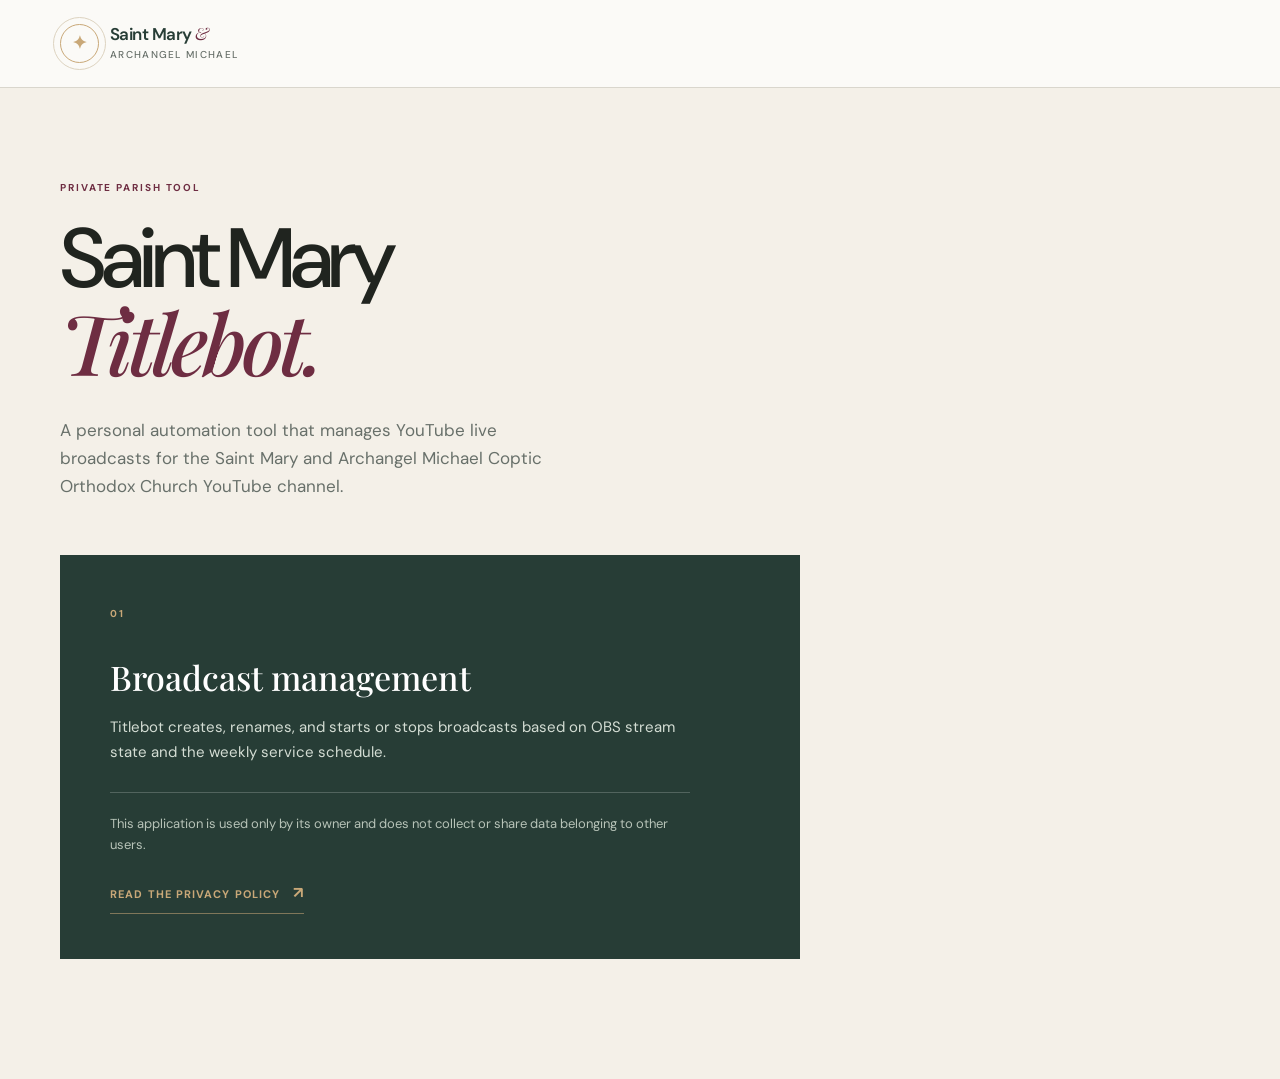
==== titlebotHomePage.html @ e38ce40e "Added youtube title updater homepage and privacy page" ====
<!DOCTYPE html>
<html lang="en">
<head>
  <meta charset="UTF-8">
  <meta name="viewport" content="width=device-width, initial-scale=1.0">
  <meta name="description" content="Saint Mary Titlebot, a private YouTube broadcast management tool.">
  <title>Saint Mary Titlebot</title>
  <link rel="preconnect" href="https://fonts.googleapis.com">
  <link rel="preconnect" href="https://fonts.gstatic.com" crossorigin>
  <link href="https://fonts.googleapis.com/css2?family=DM+Sans:wght@400;500;600;700&family=Playfair+Display:ital,wght@0,500;0,600;1,500&display=swap" rel="stylesheet">
  <link rel="stylesheet" href="../../style.css">
</head>
<body class="standalone-page">
  <header class="standalone-header">
    <div class="container">
      <div class="brand" aria-label="Saint Mary and Archangel Michael">
        <span class="brand-mark" aria-hidden="true"><span>✦</span></span>
        <span class="brand-name">Saint Mary <i>&amp;</i><br><small>Archangel Michael</small></span>
      </div>
    </div>
  </header>
  <main class="tool-page">
    <div class="container">
      <section class="tool-intro">
        <p class="eyebrow">Private parish tool</p>
        <h1>Saint Mary<br><em>Titlebot.</em></h1>
        <p>A personal automation tool that manages YouTube live broadcasts for the Saint Mary and Archangel Michael Coptic Orthodox Church YouTube channel.</p>
      </section>
      <section class="tool-card">
        <span class="tool-card-number">01</span>
        <h2>Broadcast management</h2>
        <p>Titlebot creates, renames, and starts or stops broadcasts based on OBS stream state and the weekly service schedule.</p>
        <p class="tool-note">This application is used only by its owner and does not collect or share data belonging to other users.</p>
        <a class="text-link standalone-link" href="titlebotPrivacy.html">Read the privacy policy <span aria-hidden="true">↗</span></a>
      </section>
    </div>
  </main>
</body>
</html>
---- style.css ----
:root{--ink:#20241f;--muted:#68706a;--cream:#f4f0e8;--paper:#fbfaf7;--green:#273d36;--green-light:#35554a;--plum:#6e2d42;--gold:#c9a878;--line:#d9d6cd;--serif:"Playfair Display",Georgia,serif;--sans:"DM Sans",Arial,sans-serif}*{box-sizing:border-box}html{scroll-behavior:smooth}body{margin:0;background:var(--paper);color:var(--ink);font-family:var(--sans);font-size:15px;line-height:1.65}a{color:inherit;text-decoration:none}.container{width:min(1160px,calc(100% - 64px));margin:0 auto}.sr-only{position:absolute;width:1px;height:1px;padding:0;margin:-1px;overflow:hidden;clip:rect(0,0,0,0);white-space:nowrap;border:0}.announcement{background:var(--plum);color:#f9eee7;display:flex;justify-content:center;gap:34px;align-items:center;min-height:36px;font-size:11px;letter-spacing:.08em;text-transform:uppercase}.announcement p{margin:0}.announcement strong{color:#fff}.announcement a{color:var(--gold);font-weight:600}.nav{height:86px;display:flex;align-items:center;justify-content:space-between}.site-header{background:var(--paper);position:relative;z-index:5}.brand{display:flex;align-items:center;gap:11px;color:var(--green);font-weight:600;line-height:1.05}.brand-mark{height:39px;width:39px;border:1px solid var(--gold);border-radius:50%;display:grid;place-items:center;color:var(--gold);font-size:18px;position:relative}.brand-mark:after{content:"";height:51px;width:51px;position:absolute;border:1px solid #ddd3c0;border-radius:50%}.brand-name{font-size:17px;letter-spacing:-.03em}.brand-name i{font-family:var(--serif);font-weight:400;color:var(--plum)}.brand-name small{font-size:10px;font-weight:500;letter-spacing:.13em;text-transform:uppercase;color:var(--muted)}.nav-links{display:flex;gap:29px;align-items:center;font-size:12px;font-weight:600;letter-spacing:.02em;color:#5b625b}.nav-links a{transition:color .2s}.nav-links a:hover,.nav-links a.active{color:var(--plum)}.nav-cta{background:var(--green);color:white!important;padding:12px 17px;border-radius:2px}.nav-cta span{color:var(--gold);padding-left:5px}.menu-toggle{display:none;border:0;background:none;padding:10px}.hero{min-height:650px;position:relative;color:#fff;display:flex;align-items:center;overflow:hidden}.hero-image,.hero-overlay{position:absolute;inset:0}.hero-image{background-image:url("https://images.unsplash.com/photo-1507692049790-de58290a4334?auto=format&fit=crop&w=2000&q=85");background-position:center 55%;background-size:cover;transform:scale(1.02)}.hero-overlay{background:linear-gradient(90deg,rgba(22,34,28,.8) 0%,rgba(27,38,32,.49) 46%,rgba(23,26,22,.15) 100%)}.hero-content{position:relative;padding:88px 0 96px}.eyebrow{color:var(--plum);font-size:10px;font-weight:700;letter-spacing:.19em;text-transform:uppercase;margin:0 0 21px}.eyebrow.light{color:#dac6a4}.hero h1{font-size:clamp(52px,7vw,92px);font-weight:500;letter-spacing:-.055em;line-height:.99;margin:0;max-width:700px}.hero h1 em,.visit h2 em{font-family:var(--serif);font-weight:500}.hero-copy{color:#f1f2ed;max-width:420px;margin:27px 0 30px;font-size:16px;line-height:1.7}.hero-actions{display:flex;align-items:center;gap:13px}.button{display:inline-flex;align-items:center;gap:20px;padding:14px 20px;font-size:11px;font-weight:700;letter-spacing:.08em;text-transform:uppercase;transition:all .2s}.button span{font-size:18px;color:var(--gold);line-height:0}.button-primary{background:var(--gold);color:#252a25}.button-primary:hover{background:#dfc18f}.button-ghost{border:1px solid rgba(255,255,255,.5);color:#fff}.button-ghost:hover{background:#fff;color:var(--green)}.hero-scroll{position:absolute;right:32px;bottom:28px;font-size:9px;letter-spacing:.16em;text-transform:uppercase;color:#d5d9d2;writing-mode:vertical-rl;display:flex;align-items:center;gap:10px}.hero-scroll span{height:35px;border-left:1px solid var(--gold)}.section{padding:112px 0}.welcome{background:var(--paper)}.welcome-grid{display:grid;grid-template-columns:1fr 1fr;gap:100px}.welcome h2,.section-heading h2,.feature h2{font-size:clamp(40px,5vw,63px);font-weight:500;letter-spacing:-.055em;line-height:1.03;margin:0}.welcome h2 em,.section-heading h2 em,.feature h2 em{font-family:var(--serif);font-weight:500;color:var(--plum)}.welcome-copy{padding-top:7px;max-width:440px;color:var(--muted);font-size:16px}.text-link{display:inline-flex;gap:13px;align-items:center;color:var(--plum);font-size:11px;text-transform:uppercase;font-weight:700;letter-spacing:.1em;border-bottom:1px solid #cdb9b3;padding-bottom:6px;margin-top:22px}.text-link span{font-size:16px;color:var(--gold)}.scripture{text-align:center;border-top:1px solid var(--line);margin-top:85px;padding-top:70px}.cross-line{font-size:18px;color:var(--gold)}blockquote{font-family:var(--serif);color:var(--green);font-size:clamp(27px,3vw,39px);margin:12px 0 7px;font-style:italic}cite{font-size:10px;letter-spacing:.16em;text-transform:uppercase;font-style:normal;color:var(--muted)}.section-tinted{background:var(--cream)}.section-heading{display:flex;justify-content:space-between;align-items:flex-end;margin-bottom:48px}.heading-note{width:290px;color:var(--muted);font-size:13px;margin:0 0 7px}.service-card{background:var(--green);color:#fff;padding:0 55px;position:relative}.service-tabs{display:flex;border-bottom:1px solid rgba(255,255,255,.19);gap:38px}.service-tab{font:600 11px var(--sans);letter-spacing:.12em;text-transform:uppercase;background:none;color:#a9b1a9;border:0;border-bottom:2px solid transparent;padding:22px 0 18px;cursor:pointer}.service-tab.active{color:var(--gold);border-color:var(--gold)}.service-details{padding:31px 0 40px}.service-day{font-size:11px;text-transform:uppercase;letter-spacing:.14em;color:#b7c1b7}.service-day span{color:var(--gold);padding:0 8px}.service-times{display:grid;grid-template-columns:100px 42px 1fr;align-items:baseline;border-bottom:1px solid rgba(255,255,255,.12);padding:17px 0}.service-times:last-child{border:0}.service-times strong{font-size:42px;font-weight:400;letter-spacing:-.06em}.service-times span{font-size:10px;color:var(--gold);letter-spacing:.1em}.service-times i{font-family:var(--serif);font-size:20px;font-style:italic;color:#e4e5de}.service-link{position:absolute;right:55px;bottom:28px;color:var(--gold);font-size:10px;letter-spacing:.11em;text-transform:uppercase}.service-link span{font-size:17px;padding-left:8px}.ministries{background:var(--paper)}.ministry-grid{display:grid;grid-template-columns:repeat(4,1fr);gap:12px}.ministry-card{aspect-ratio:.84;position:relative;padding:25px;display:flex;flex-direction:column;justify-content:space-between;color:#fff;overflow:hidden;background-size:cover;background-position:center;transition:transform .3s}.ministry-card:before{content:"";position:absolute;inset:0;background:linear-gradient(150deg,rgba(24,48,38,.2),rgba(20,24,21,.8))}.ministry-card>*{position:relative}.ministry-card:hover{transform:translateY(-7px)}.card-one{background-image:url("https://images.unsplash.com/photo-1489493585363-d69421e0edd3?auto=format&fit=crop&w=700&q=80")}.card-two{background-image:url("https://images.unsplash.com/photo-1529156069898-49953e39b3ac?auto=format&fit=crop&w=700&q=80")}.card-three{background-image:url("https://images.unsplash.com/photo-1511632765486-a01980e01a18?auto=format&fit=crop&w=700&q=80")}.card-four{background-image:url("https://images.unsplash.com/photo-1532629345422-7515f3d16bb6?auto=format&fit=crop&w=700&q=80")}.card-number{font-size:10px;color:var(--gold);letter-spacing:.12em}.ministry-card h3{font-size:25px;line-height:1.02;font-weight:500;letter-spacing:-.04em;margin:0}.card-arrow{align-self:flex-end;color:var(--gold);font-size:22px}.feature{padding:0;display:grid;grid-template-columns:1.1fr .9fr;background:var(--cream)}.feature-image{min-height:560px;background:url("https://images.unsplash.com/photo-1519491050282-cf00c82424b4?auto=format&fit=crop&w=1200&q=85") center/cover}.feature-content{align-self:center;padding:70px 12%;max-width:560px}.feature-content>p:not(.eyebrow){color:var(--muted);margin:24px 0 27px}.button-dark{background:var(--green);color:#fff}.button-dark:hover{background:var(--plum)}.events{background:var(--paper)}.event-list{border-top:1px solid var(--line)}.event{display:grid;grid-template-columns:115px 1fr 25px;align-items:center;gap:30px;padding:24px 15px;border-bottom:1px solid var(--line);transition:background .2s}.event:hover{background:var(--cream)}.event time{display:flex;align-items:center;gap:13px;color:var(--plum)}.event time strong{font-size:44px;font-weight:400;letter-spacing:-.08em;line-height:1}.event time span{font-size:9px;line-height:1.3;letter-spacing:.12em}.event-type{font-size:9px;color:var(--plum);font-weight:700;letter-spacing:.15em;text-transform:uppercase;margin:0}.event h3{font-family:var(--serif);font-size:24px;font-weight:500;margin:3px 0 2px}.event-meta{font-size:11px;color:var(--muted);margin:0}.event-meta span{color:var(--gold);padding:0 7px}.event-arrow{font-size:20px;color:var(--gold)}.visit{background:var(--green);color:#fff}.visit-grid{display:grid;grid-template-columns:1fr 1fr;gap:100px;align-items:center}.visit h2{font-size:clamp(45px,5vw,67px);font-weight:500;letter-spacing:-.06em;line-height:1.01;margin:0}.visit-grid>div:last-child{max-width:410px}.visit-grid>div:last-child p{color:#ccd2c8;margin:0 0 26px}.footer{background:#1c2c26;color:#c9d0c7;padding:74px 0 25px}.footer-top{display:grid;grid-template-columns:2fr 1fr 1fr;gap:70px;padding-bottom:68px}.footer .brand{color:#fff}.footer-brand>p{font-size:12px;color:#8f9e92;margin:23px 0 0}.footer-label{font-size:10px;letter-spacing:.16em;text-transform:uppercase;color:var(--gold);margin:4px 0 18px}.footer-column p:not(.footer-label){font-size:12px;color:#afb9af;line-height:1.8;margin:0}.footer-column>a{font-size:12px;color:#fff;display:block;margin-top:12px}.socials{display:flex;gap:8px}.socials a{border:1px solid #718176;color:#e5e9df;width:30px;height:30px;border-radius:50%;font-size:10px;display:grid;place-items:center;text-transform:uppercase}.footer-bottom{border-top:1px solid #35473d;padding-top:18px;display:flex;justify-content:space-between;color:#748378;font-size:10px}.footer-bottom span span{color:var(--gold);padding-left:4px}@media(max-width:800px){.container{width:min(100% - 40px,600px)}.announcement{gap:10px;padding:7px 15px;font-size:9px}.nav{height:74px}.menu-toggle{display:flex;flex-direction:column;gap:4px}.menu-toggle span:not(.sr-only){display:block;width:21px;height:1px;background:var(--green)}.nav-links{position:absolute;display:none;top:110px;left:20px;right:20px;flex-direction:column;align-items:stretch;gap:0;background:var(--paper);box-shadow:0 12px 30px #20241f18;padding:10px}.nav-links.open{display:flex}.nav-links a{padding:12px 10px}.hero{min-height:600px}.hero-content{padding:75px 0}.hero h1{font-size:clamp(48px,13vw,72px)}.hero-scroll{display:none}.section{padding:78px 0}.welcome-grid,.visit-grid{grid-template-columns:1fr;gap:27px}.welcome-copy{padding:0}.scripture{margin-top:65px;padding-top:50px}.section-heading{display:block;margin-bottom:32px}.heading-note{margin-top:23px;width:auto}.service-card{padding:0 23px}.service-tabs{gap:20px}.service-tab{font-size:9px}.service-link{position:static;display:block;padding-bottom:25px}.service-times{grid-template-columns:80px 37px 1fr}.service-times strong{font-size:34px}.service-times i{font-size:17px}.ministry-grid{grid-template-columns:1fr 1fr}.ministry-card{padding:17px;aspect-ratio:.88}.ministry-card h3{font-size:21px}.desktop-link{display:none}.feature{grid-template-columns:1fr}.feature-image{min-height:330px}.feature-content{padding:65px 20px}.event{grid-template-columns:70px 1fr 20px;gap:15px;padding:20px 0}.event time strong{font-size:34px}.event h3{font-size:20px}.footer-top{grid-template-columns:1fr 1fr;gap:38px}.footer-brand{grid-column:1/-1}.footer-bottom{display:block}.footer-bottom span{display:block;margin-top:5px}}@media(max-width:400px){.brand-name{font-size:15px}.brand-name small{font-size:8px}.brand-mark{width:34px;height:34px}.announcement a{display:none}.hero-actions{align-items:flex-start;flex-direction:column}.hero-copy{font-size:14px}.service-times{grid-template-columns:70px 31px 1fr}.service-times i{font-size:15px}.footer-top{grid-template-columns:1fr}}
.page-hero{min-height:390px;background:var(--green);color:#fff;display:flex;align-items:center;position:relative;overflow:hidden}.page-hero:after{content:"✦";position:absolute;right:9%;bottom:-58px;color:rgba(201,168,120,.2);font-size:330px;line-height:1}.page-hero .container{position:relative;z-index:1}.page-hero h1{font-size:clamp(47px,6vw,76px);font-weight:500;letter-spacing:-.06em;line-height:1.02;margin:0}.page-hero h1 em{font-family:var(--serif);color:var(--gold);font-weight:500}.page-hero p:last-child{color:#c6d0c7;max-width:390px;margin:24px 0 0;font-size:16px}.page-hero-worship{background:linear-gradient(90deg,rgba(27,52,42,.92),rgba(27,52,42,.6)),url("https://images.unsplash.com/photo-1519491050282-cf00c82424b4?auto=format&fit=crop&w=1600&q=80") center/cover}.page-hero-ministries{background:linear-gradient(90deg,rgba(27,52,42,.92),rgba(27,52,42,.55)),url("https://images.unsplash.com/photo-1529156069898-49953e39b3ac?auto=format&fit=crop&w=1600&q=80") center/cover}.page-hero-events{background:linear-gradient(90deg,rgba(27,52,42,.92),rgba(27,52,42,.55)),url("https://images.unsplash.com/photo-1504150558240-0b4fd8946624?auto=format&fit=crop&w=1600&q=80") center/cover}.page-hero-sermons{background:linear-gradient(90deg,rgba(27,52,42,.92),rgba(27,52,42,.55)),url("https://images.unsplash.com/photo-1507692049790-de58290a4334?auto=format&fit=crop&w=1600&q=80") center/cover}.page-hero-give{background:linear-gradient(90deg,rgba(27,52,42,.92),rgba(27,52,42,.55)),url("https://images.unsplash.com/photo-1504052434569-70ad5836ab65?auto=format&fit=crop&w=1600&q=80") center/cover}.split-content{display:grid;grid-template-columns:1fr 1fr;gap:100px}.split-content h2{font-size:clamp(40px,5vw,62px);font-weight:500;letter-spacing:-.055em;line-height:1.04;margin:0}.split-content h2 em{font-family:var(--serif);color:var(--plum);font-weight:500}.prose{max-width:480px;color:var(--muted);font-size:16px;padding-top:5px}.prose p{margin:0 0 20px}.values-grid{display:grid;grid-template-columns:1.2fr repeat(3,1fr);gap:35px}.values-grid h2{font-size:clamp(35px,4vw,50px);font-weight:500;letter-spacing:-.055em;line-height:1.02;margin:0}.values-grid h2 em{font-family:var(--serif);color:var(--plum);font-weight:500}.value{border-left:1px solid var(--line);padding-left:24px}.value span,.ministry-details span,.giving-card>span{font-size:10px;color:var(--plum);letter-spacing:.15em;font-weight:700}.value h3,.ministry-details h3,.giving-card h3{font-family:var(--serif);font-size:25px;font-weight:500;margin:23px 0 7px}.value p,.ministry-details p,.giving-card p{color:var(--muted);font-size:13px;margin:0}.worship-card{max-width:960px}.ministry-details{display:grid;grid-template-columns:repeat(4,1fr);gap:25px}.ministry-details>div{border-top:1px solid var(--line);padding-top:19px}.ministry-details h3{margin-top:18px}.sermon-list{border-top:1px solid var(--line)}.sermon{display:grid;grid-template-columns:54px 1fr auto;align-items:center;gap:22px;padding:25px 12px;border-bottom:1px solid var(--line)}.sermon-play{height:43px;width:43px;border:1px solid var(--gold);border-radius:50%;display:grid;place-items:center;color:var(--plum);font-size:13px;padding-left:2px}.sermon h3{font-family:var(--serif);font-size:25px;font-weight:500;margin:4px 0}.sermon p:last-child{color:var(--muted);font-size:11px;margin:0}.sermon p span{color:var(--gold);padding:0 6px}.sermon .text-link{margin:0}.giving-grid{display:grid;grid-template-columns:repeat(3,1fr);gap:13px}.giving-card{background:var(--paper);padding:30px;min-height:280px;display:flex;flex-direction:column;align-items:flex-start}.giving-card h3{font-size:28px;margin:25px 0 7px}.giving-card p{max-width:250px}.giving-card .button,.giving-card .text-link{margin-top:auto}
@media(max-width:800px){.page-hero{min-height:350px}.page-hero:after{font-size:220px;right:-3%;bottom:-40px}.split-content{grid-template-columns:1fr;gap:28px}.values-grid{grid-template-columns:1fr 1fr;gap:34px}.values-grid>div:first-child{grid-column:1/-1}.ministry-details{grid-template-columns:1fr 1fr}.sermon{grid-template-columns:45px 1fr}.sermon .text-link{grid-column:2;justify-self:start}.giving-grid{grid-template-columns:1fr}.giving-card{min-height:235px}}
@media(max-width:400px){.values-grid,.ministry-details{grid-template-columns:1fr}.values-grid>div:first-child{grid-column:auto}.value{border-left:0;border-top:1px solid var(--line);padding:20px 0 0}}
.standalone-page{background:var(--cream)}.standalone-header{background:var(--paper);border-bottom:1px solid var(--line);padding:24px 0}.tool-page,.legal-page{padding:92px 0 120px}.tool-intro{max-width:650px;margin-bottom:55px}.tool-intro h1,.legal-heading h1{font-size:clamp(50px,7vw,84px);font-weight:500;letter-spacing:-.06em;line-height:.98;margin:0}.tool-intro h1 em,.legal-heading h1 em{font-family:var(--serif);font-weight:500;color:var(--plum)}.tool-intro>p:last-child{color:var(--muted);font-size:17px;max-width:510px;margin:27px 0 0}.tool-card{background:var(--green);color:#fff;max-width:740px;padding:45px 50px;position:relative}.tool-card-number{color:var(--gold);font-size:10px;font-weight:700;letter-spacing:.16em}.tool-card h2{font-family:var(--serif);font-size:34px;font-weight:500;margin:24px 0 10px}.tool-card p{color:#d4ddd4;max-width:580px;margin:0}.tool-card .tool-note{border-top:1px solid rgba(255,255,255,.2);margin-top:27px;padding-top:20px;font-size:13px;color:#b7c3b8}.standalone-link{margin-top:25px;color:var(--gold)!important;border-color:rgba(201,168,120,.55)}.legal-heading{margin-bottom:48px}.legal-heading>p:last-child{color:var(--muted);font-size:12px;letter-spacing:.08em;text-transform:uppercase;margin:22px 0 0}.legal-card{background:var(--paper);max-width:840px;padding:55px 65px;box-shadow:0 12px 40px rgba(39,61,54,.06)}.legal-card p,.legal-card li{color:var(--muted);font-size:15px;line-height:1.8}.legal-card p:first-child{color:var(--ink)}.legal-card h2{font-size:23px;color:var(--green);font-family:var(--serif);font-weight:500;margin:38px 0 8px}.legal-card ul{padding-left:23px}.legal-card code{font-size:12px;background:var(--cream);padding:3px 5px;overflow-wrap:anywhere}.legal-card a{color:var(--plum);border-bottom:1px solid #cdb9b3}.legal-card .standalone-link{color:var(--plum)!important}@media(max-width:800px){.standalone-header{padding:20px 0}.tool-page,.legal-page{padding:65px 0 80px}.tool-card,.legal-card{padding:32px 25px}.legal-card p,.legal-card li{font-size:14px}}
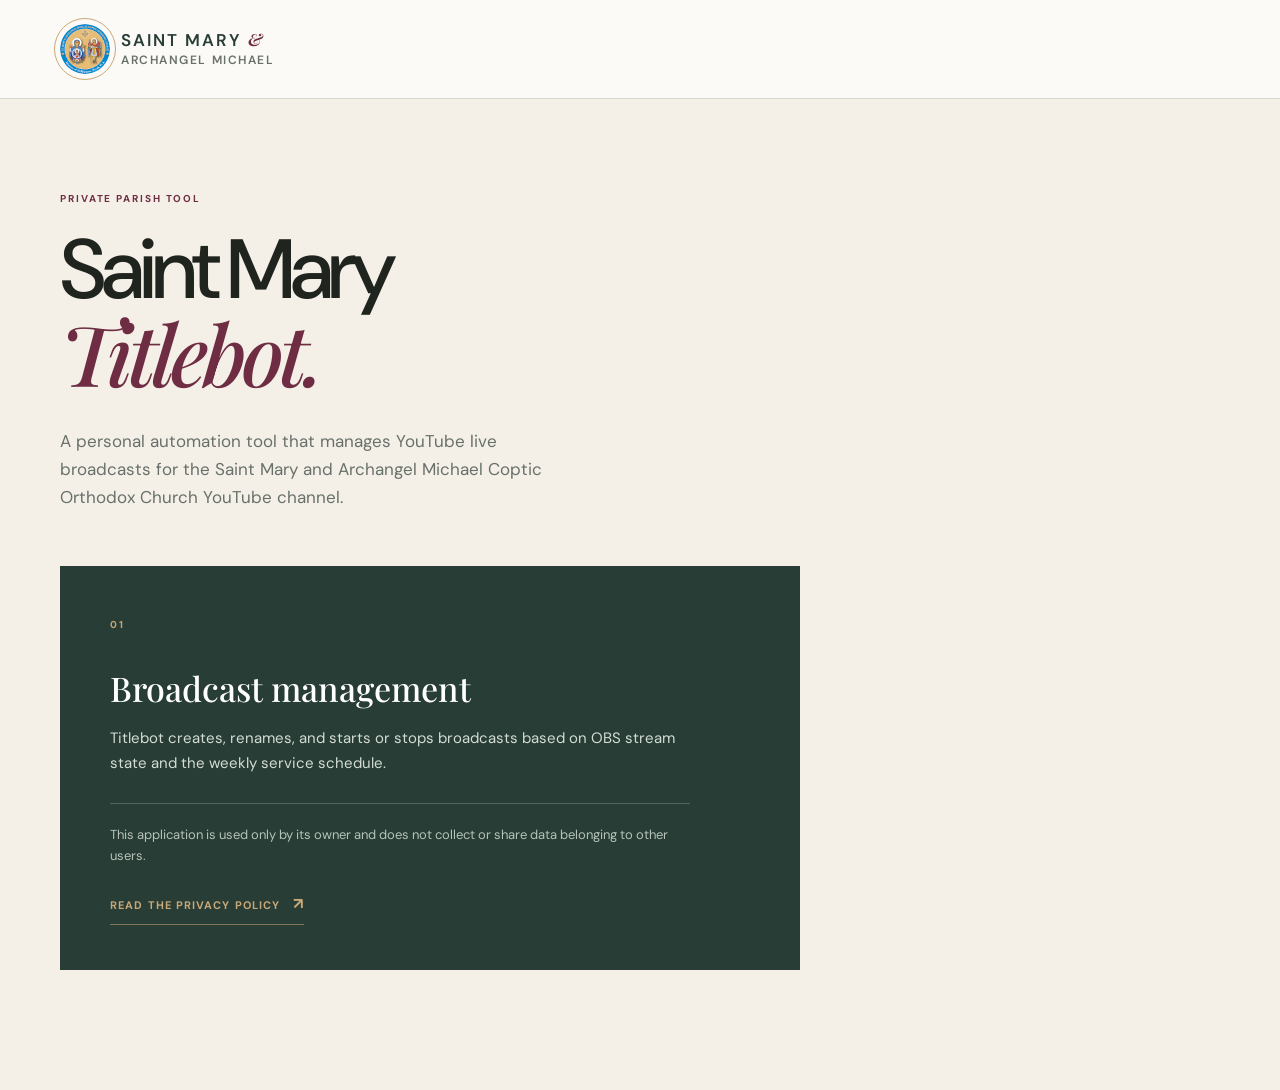
==== commit bbd80f5f: "Added new pages for website launch: "Give," "Events," "Sermons," "Worship," and "Ministries." Includ" ====
--- a/titlebotHomePage.html
+++ b/titlebotHomePage.html
@@ -8,13 +8,13 @@
   <link rel="preconnect" href="https://fonts.googleapis.com">
   <link rel="preconnect" href="https://fonts.gstatic.com" crossorigin>
   <link href="https://fonts.googleapis.com/css2?family=DM+Sans:wght@400;500;600;700&family=Playfair+Display:ital,wght@0,500;0,600;1,500&display=swap" rel="stylesheet">
-  <link rel="stylesheet" href="../../style.css">
+  <link rel="stylesheet" href="style.css">
 </head>
 <body class="standalone-page">
   <header class="standalone-header">
     <div class="container">
       <div class="brand" aria-label="Saint Mary and Archangel Michael">
-        <span class="brand-mark" aria-hidden="true"><span>✦</span></span>
+        <span class="brand-mark" aria-hidden="true"></span>
         <span class="brand-name">Saint Mary <i>&amp;</i><br><small>Archangel Michael</small></span>
       </div>
     </div>
--- a/style.css
+++ b/style.css
@@ -1,5 +1,1541 @@
-:root{--ink:#20241f;--muted:#68706a;--cream:#f4f0e8;--paper:#fbfaf7;--green:#273d36;--green-light:#35554a;--plum:#6e2d42;--gold:#c9a878;--line:#d9d6cd;--serif:"Playfair Display",Georgia,serif;--sans:"DM Sans",Arial,sans-serif}*{box-sizing:border-box}html{scroll-behavior:smooth}body{margin:0;background:var(--paper);color:var(--ink);font-family:var(--sans);font-size:15px;line-height:1.65}a{color:inherit;text-decoration:none}.container{width:min(1160px,calc(100% - 64px));margin:0 auto}.sr-only{position:absolute;width:1px;height:1px;padding:0;margin:-1px;overflow:hidden;clip:rect(0,0,0,0);white-space:nowrap;border:0}.announcement{background:var(--plum);color:#f9eee7;display:flex;justify-content:center;gap:34px;align-items:center;min-height:36px;font-size:11px;letter-spacing:.08em;text-transform:uppercase}.announcement p{margin:0}.announcement strong{color:#fff}.announcement a{color:var(--gold);font-weight:600}.nav{height:86px;display:flex;align-items:center;justify-content:space-between}.site-header{background:var(--paper);position:relative;z-index:5}.brand{display:flex;align-items:center;gap:11px;color:var(--green);font-weight:600;line-height:1.05}.brand-mark{height:39px;width:39px;border:1px solid var(--gold);border-radius:50%;display:grid;place-items:center;color:var(--gold);font-size:18px;position:relative}.brand-mark:after{content:"";height:51px;width:51px;position:absolute;border:1px solid #ddd3c0;border-radius:50%}.brand-name{font-size:17px;letter-spacing:-.03em}.brand-name i{font-family:var(--serif);font-weight:400;color:var(--plum)}.brand-name small{font-size:10px;font-weight:500;letter-spacing:.13em;text-transform:uppercase;color:var(--muted)}.nav-links{display:flex;gap:29px;align-items:center;font-size:12px;font-weight:600;letter-spacing:.02em;color:#5b625b}.nav-links a{transition:color .2s}.nav-links a:hover,.nav-links a.active{color:var(--plum)}.nav-cta{background:var(--green);color:white!important;padding:12px 17px;border-radius:2px}.nav-cta span{color:var(--gold);padding-left:5px}.menu-toggle{display:none;border:0;background:none;padding:10px}.hero{min-height:650px;position:relative;color:#fff;display:flex;align-items:center;overflow:hidden}.hero-image,.hero-overlay{position:absolute;inset:0}.hero-image{background-image:url("https://images.unsplash.com/photo-1507692049790-de58290a4334?auto=format&fit=crop&w=2000&q=85");background-position:center 55%;background-size:cover;transform:scale(1.02)}.hero-overlay{background:linear-gradient(90deg,rgba(22,34,28,.8) 0%,rgba(27,38,32,.49) 46%,rgba(23,26,22,.15) 100%)}.hero-content{position:relative;padding:88px 0 96px}.eyebrow{color:var(--plum);font-size:10px;font-weight:700;letter-spacing:.19em;text-transform:uppercase;margin:0 0 21px}.eyebrow.light{color:#dac6a4}.hero h1{font-size:clamp(52px,7vw,92px);font-weight:500;letter-spacing:-.055em;line-height:.99;margin:0;max-width:700px}.hero h1 em,.visit h2 em{font-family:var(--serif);font-weight:500}.hero-copy{color:#f1f2ed;max-width:420px;margin:27px 0 30px;font-size:16px;line-height:1.7}.hero-actions{display:flex;align-items:center;gap:13px}.button{display:inline-flex;align-items:center;gap:20px;padding:14px 20px;font-size:11px;font-weight:700;letter-spacing:.08em;text-transform:uppercase;transition:all .2s}.button span{font-size:18px;color:var(--gold);line-height:0}.button-primary{background:var(--gold);color:#252a25}.button-primary:hover{background:#dfc18f}.button-ghost{border:1px solid rgba(255,255,255,.5);color:#fff}.button-ghost:hover{background:#fff;color:var(--green)}.hero-scroll{position:absolute;right:32px;bottom:28px;font-size:9px;letter-spacing:.16em;text-transform:uppercase;color:#d5d9d2;writing-mode:vertical-rl;display:flex;align-items:center;gap:10px}.hero-scroll span{height:35px;border-left:1px solid var(--gold)}.section{padding:112px 0}.welcome{background:var(--paper)}.welcome-grid{display:grid;grid-template-columns:1fr 1fr;gap:100px}.welcome h2,.section-heading h2,.feature h2{font-size:clamp(40px,5vw,63px);font-weight:500;letter-spacing:-.055em;line-height:1.03;margin:0}.welcome h2 em,.section-heading h2 em,.feature h2 em{font-family:var(--serif);font-weight:500;color:var(--plum)}.welcome-copy{padding-top:7px;max-width:440px;color:var(--muted);font-size:16px}.text-link{display:inline-flex;gap:13px;align-items:center;color:var(--plum);font-size:11px;text-transform:uppercase;font-weight:700;letter-spacing:.1em;border-bottom:1px solid #cdb9b3;padding-bottom:6px;margin-top:22px}.text-link span{font-size:16px;color:var(--gold)}.scripture{text-align:center;border-top:1px solid var(--line);margin-top:85px;padding-top:70px}.cross-line{font-size:18px;color:var(--gold)}blockquote{font-family:var(--serif);color:var(--green);font-size:clamp(27px,3vw,39px);margin:12px 0 7px;font-style:italic}cite{font-size:10px;letter-spacing:.16em;text-transform:uppercase;font-style:normal;color:var(--muted)}.section-tinted{background:var(--cream)}.section-heading{display:flex;justify-content:space-between;align-items:flex-end;margin-bottom:48px}.heading-note{width:290px;color:var(--muted);font-size:13px;margin:0 0 7px}.service-card{background:var(--green);color:#fff;padding:0 55px;position:relative}.service-tabs{display:flex;border-bottom:1px solid rgba(255,255,255,.19);gap:38px}.service-tab{font:600 11px var(--sans);letter-spacing:.12em;text-transform:uppercase;background:none;color:#a9b1a9;border:0;border-bottom:2px solid transparent;padding:22px 0 18px;cursor:pointer}.service-tab.active{color:var(--gold);border-color:var(--gold)}.service-details{padding:31px 0 40px}.service-day{font-size:11px;text-transform:uppercase;letter-spacing:.14em;color:#b7c1b7}.service-day span{color:var(--gold);padding:0 8px}.service-times{display:grid;grid-template-columns:100px 42px 1fr;align-items:baseline;border-bottom:1px solid rgba(255,255,255,.12);padding:17px 0}.service-times:last-child{border:0}.service-times strong{font-size:42px;font-weight:400;letter-spacing:-.06em}.service-times span{font-size:10px;color:var(--gold);letter-spacing:.1em}.service-times i{font-family:var(--serif);font-size:20px;font-style:italic;color:#e4e5de}.service-link{position:absolute;right:55px;bottom:28px;color:var(--gold);font-size:10px;letter-spacing:.11em;text-transform:uppercase}.service-link span{font-size:17px;padding-left:8px}.ministries{background:var(--paper)}.ministry-grid{display:grid;grid-template-columns:repeat(4,1fr);gap:12px}.ministry-card{aspect-ratio:.84;position:relative;padding:25px;display:flex;flex-direction:column;justify-content:space-between;color:#fff;overflow:hidden;background-size:cover;background-position:center;transition:transform .3s}.ministry-card:before{content:"";position:absolute;inset:0;background:linear-gradient(150deg,rgba(24,48,38,.2),rgba(20,24,21,.8))}.ministry-card>*{position:relative}.ministry-card:hover{transform:translateY(-7px)}.card-one{background-image:url("https://images.unsplash.com/photo-1489493585363-d69421e0edd3?auto=format&fit=crop&w=700&q=80")}.card-two{background-image:url("https://images.unsplash.com/photo-1529156069898-49953e39b3ac?auto=format&fit=crop&w=700&q=80")}.card-three{background-image:url("https://images.unsplash.com/photo-1511632765486-a01980e01a18?auto=format&fit=crop&w=700&q=80")}.card-four{background-image:url("https://images.unsplash.com/photo-1532629345422-7515f3d16bb6?auto=format&fit=crop&w=700&q=80")}.card-number{font-size:10px;color:var(--gold);letter-spacing:.12em}.ministry-card h3{font-size:25px;line-height:1.02;font-weight:500;letter-spacing:-.04em;margin:0}.card-arrow{align-self:flex-end;color:var(--gold);font-size:22px}.feature{padding:0;display:grid;grid-template-columns:1.1fr .9fr;background:var(--cream)}.feature-image{min-height:560px;background:url("https://images.unsplash.com/photo-1519491050282-cf00c82424b4?auto=format&fit=crop&w=1200&q=85") center/cover}.feature-content{align-self:center;padding:70px 12%;max-width:560px}.feature-content>p:not(.eyebrow){color:var(--muted);margin:24px 0 27px}.button-dark{background:var(--green);color:#fff}.button-dark:hover{background:var(--plum)}.events{background:var(--paper)}.event-list{border-top:1px solid var(--line)}.event{display:grid;grid-template-columns:115px 1fr 25px;align-items:center;gap:30px;padding:24px 15px;border-bottom:1px solid var(--line);transition:background .2s}.event:hover{background:var(--cream)}.event time{display:flex;align-items:center;gap:13px;color:var(--plum)}.event time strong{font-size:44px;font-weight:400;letter-spacing:-.08em;line-height:1}.event time span{font-size:9px;line-height:1.3;letter-spacing:.12em}.event-type{font-size:9px;color:var(--plum);font-weight:700;letter-spacing:.15em;text-transform:uppercase;margin:0}.event h3{font-family:var(--serif);font-size:24px;font-weight:500;margin:3px 0 2px}.event-meta{font-size:11px;color:var(--muted);margin:0}.event-meta span{color:var(--gold);padding:0 7px}.event-arrow{font-size:20px;color:var(--gold)}.visit{background:var(--green);color:#fff}.visit-grid{display:grid;grid-template-columns:1fr 1fr;gap:100px;align-items:center}.visit h2{font-size:clamp(45px,5vw,67px);font-weight:500;letter-spacing:-.06em;line-height:1.01;margin:0}.visit-grid>div:last-child{max-width:410px}.visit-grid>div:last-child p{color:#ccd2c8;margin:0 0 26px}.footer{background:#1c2c26;color:#c9d0c7;padding:74px 0 25px}.footer-top{display:grid;grid-template-columns:2fr 1fr 1fr;gap:70px;padding-bottom:68px}.footer .brand{color:#fff}.footer-brand>p{font-size:12px;color:#8f9e92;margin:23px 0 0}.footer-label{font-size:10px;letter-spacing:.16em;text-transform:uppercase;color:var(--gold);margin:4px 0 18px}.footer-column p:not(.footer-label){font-size:12px;color:#afb9af;line-height:1.8;margin:0}.footer-column>a{font-size:12px;color:#fff;display:block;margin-top:12px}.socials{display:flex;gap:8px}.socials a{border:1px solid #718176;color:#e5e9df;width:30px;height:30px;border-radius:50%;font-size:10px;display:grid;place-items:center;text-transform:uppercase}.footer-bottom{border-top:1px solid #35473d;padding-top:18px;display:flex;justify-content:space-between;color:#748378;font-size:10px}.footer-bottom span span{color:var(--gold);padding-left:4px}@media(max-width:800px){.container{width:min(100% - 40px,600px)}.announcement{gap:10px;padding:7px 15px;font-size:9px}.nav{height:74px}.menu-toggle{display:flex;flex-direction:column;gap:4px}.menu-toggle span:not(.sr-only){display:block;width:21px;height:1px;background:var(--green)}.nav-links{position:absolute;display:none;top:110px;left:20px;right:20px;flex-direction:column;align-items:stretch;gap:0;background:var(--paper);box-shadow:0 12px 30px #20241f18;padding:10px}.nav-links.open{display:flex}.nav-links a{padding:12px 10px}.hero{min-height:600px}.hero-content{padding:75px 0}.hero h1{font-size:clamp(48px,13vw,72px)}.hero-scroll{display:none}.section{padding:78px 0}.welcome-grid,.visit-grid{grid-template-columns:1fr;gap:27px}.welcome-copy{padding:0}.scripture{margin-top:65px;padding-top:50px}.section-heading{display:block;margin-bottom:32px}.heading-note{margin-top:23px;width:auto}.service-card{padding:0 23px}.service-tabs{gap:20px}.service-tab{font-size:9px}.service-link{position:static;display:block;padding-bottom:25px}.service-times{grid-template-columns:80px 37px 1fr}.service-times strong{font-size:34px}.service-times i{font-size:17px}.ministry-grid{grid-template-columns:1fr 1fr}.ministry-card{padding:17px;aspect-ratio:.88}.ministry-card h3{font-size:21px}.desktop-link{display:none}.feature{grid-template-columns:1fr}.feature-image{min-height:330px}.feature-content{padding:65px 20px}.event{grid-template-columns:70px 1fr 20px;gap:15px;padding:20px 0}.event time strong{font-size:34px}.event h3{font-size:20px}.footer-top{grid-template-columns:1fr 1fr;gap:38px}.footer-brand{grid-column:1/-1}.footer-bottom{display:block}.footer-bottom span{display:block;margin-top:5px}}@media(max-width:400px){.brand-name{font-size:15px}.brand-name small{font-size:8px}.brand-mark{width:34px;height:34px}.announcement a{display:none}.hero-actions{align-items:flex-start;flex-direction:column}.hero-copy{font-size:14px}.service-times{grid-template-columns:70px 31px 1fr}.service-times i{font-size:15px}.footer-top{grid-template-columns:1fr}}
-.page-hero{min-height:390px;background:var(--green);color:#fff;display:flex;align-items:center;position:relative;overflow:hidden}.page-hero:after{content:"✦";position:absolute;right:9%;bottom:-58px;color:rgba(201,168,120,.2);font-size:330px;line-height:1}.page-hero .container{position:relative;z-index:1}.page-hero h1{font-size:clamp(47px,6vw,76px);font-weight:500;letter-spacing:-.06em;line-height:1.02;margin:0}.page-hero h1 em{font-family:var(--serif);color:var(--gold);font-weight:500}.page-hero p:last-child{color:#c6d0c7;max-width:390px;margin:24px 0 0;font-size:16px}.page-hero-worship{background:linear-gradient(90deg,rgba(27,52,42,.92),rgba(27,52,42,.6)),url("https://images.unsplash.com/photo-1519491050282-cf00c82424b4?auto=format&fit=crop&w=1600&q=80") center/cover}.page-hero-ministries{background:linear-gradient(90deg,rgba(27,52,42,.92),rgba(27,52,42,.55)),url("https://images.unsplash.com/photo-1529156069898-49953e39b3ac?auto=format&fit=crop&w=1600&q=80") center/cover}.page-hero-events{background:linear-gradient(90deg,rgba(27,52,42,.92),rgba(27,52,42,.55)),url("https://images.unsplash.com/photo-1504150558240-0b4fd8946624?auto=format&fit=crop&w=1600&q=80") center/cover}.page-hero-sermons{background:linear-gradient(90deg,rgba(27,52,42,.92),rgba(27,52,42,.55)),url("https://images.unsplash.com/photo-1507692049790-de58290a4334?auto=format&fit=crop&w=1600&q=80") center/cover}.page-hero-give{background:linear-gradient(90deg,rgba(27,52,42,.92),rgba(27,52,42,.55)),url("https://images.unsplash.com/photo-1504052434569-70ad5836ab65?auto=format&fit=crop&w=1600&q=80") center/cover}.split-content{display:grid;grid-template-columns:1fr 1fr;gap:100px}.split-content h2{font-size:clamp(40px,5vw,62px);font-weight:500;letter-spacing:-.055em;line-height:1.04;margin:0}.split-content h2 em{font-family:var(--serif);color:var(--plum);font-weight:500}.prose{max-width:480px;color:var(--muted);font-size:16px;padding-top:5px}.prose p{margin:0 0 20px}.values-grid{display:grid;grid-template-columns:1.2fr repeat(3,1fr);gap:35px}.values-grid h2{font-size:clamp(35px,4vw,50px);font-weight:500;letter-spacing:-.055em;line-height:1.02;margin:0}.values-grid h2 em{font-family:var(--serif);color:var(--plum);font-weight:500}.value{border-left:1px solid var(--line);padding-left:24px}.value span,.ministry-details span,.giving-card>span{font-size:10px;color:var(--plum);letter-spacing:.15em;font-weight:700}.value h3,.ministry-details h3,.giving-card h3{font-family:var(--serif);font-size:25px;font-weight:500;margin:23px 0 7px}.value p,.ministry-details p,.giving-card p{color:var(--muted);font-size:13px;margin:0}.worship-card{max-width:960px}.ministry-details{display:grid;grid-template-columns:repeat(4,1fr);gap:25px}.ministry-details>div{border-top:1px solid var(--line);padding-top:19px}.ministry-details h3{margin-top:18px}.sermon-list{border-top:1px solid var(--line)}.sermon{display:grid;grid-template-columns:54px 1fr auto;align-items:center;gap:22px;padding:25px 12px;border-bottom:1px solid var(--line)}.sermon-play{height:43px;width:43px;border:1px solid var(--gold);border-radius:50%;display:grid;place-items:center;color:var(--plum);font-size:13px;padding-left:2px}.sermon h3{font-family:var(--serif);font-size:25px;font-weight:500;margin:4px 0}.sermon p:last-child{color:var(--muted);font-size:11px;margin:0}.sermon p span{color:var(--gold);padding:0 6px}.sermon .text-link{margin:0}.giving-grid{display:grid;grid-template-columns:repeat(3,1fr);gap:13px}.giving-card{background:var(--paper);padding:30px;min-height:280px;display:flex;flex-direction:column;align-items:flex-start}.giving-card h3{font-size:28px;margin:25px 0 7px}.giving-card p{max-width:250px}.giving-card .button,.giving-card .text-link{margin-top:auto}
-@media(max-width:800px){.page-hero{min-height:350px}.page-hero:after{font-size:220px;right:-3%;bottom:-40px}.split-content{grid-template-columns:1fr;gap:28px}.values-grid{grid-template-columns:1fr 1fr;gap:34px}.values-grid>div:first-child{grid-column:1/-1}.ministry-details{grid-template-columns:1fr 1fr}.sermon{grid-template-columns:45px 1fr}.sermon .text-link{grid-column:2;justify-self:start}.giving-grid{grid-template-columns:1fr}.giving-card{min-height:235px}}
-@media(max-width:400px){.values-grid,.ministry-details{grid-template-columns:1fr}.values-grid>div:first-child{grid-column:auto}.value{border-left:0;border-top:1px solid var(--line);padding:20px 0 0}}
-.standalone-page{background:var(--cream)}.standalone-header{background:var(--paper);border-bottom:1px solid var(--line);padding:24px 0}.tool-page,.legal-page{padding:92px 0 120px}.tool-intro{max-width:650px;margin-bottom:55px}.tool-intro h1,.legal-heading h1{font-size:clamp(50px,7vw,84px);font-weight:500;letter-spacing:-.06em;line-height:.98;margin:0}.tool-intro h1 em,.legal-heading h1 em{font-family:var(--serif);font-weight:500;color:var(--plum)}.tool-intro>p:last-child{color:var(--muted);font-size:17px;max-width:510px;margin:27px 0 0}.tool-card{background:var(--green);color:#fff;max-width:740px;padding:45px 50px;position:relative}.tool-card-number{color:var(--gold);font-size:10px;font-weight:700;letter-spacing:.16em}.tool-card h2{font-family:var(--serif);font-size:34px;font-weight:500;margin:24px 0 10px}.tool-card p{color:#d4ddd4;max-width:580px;margin:0}.tool-card .tool-note{border-top:1px solid rgba(255,255,255,.2);margin-top:27px;padding-top:20px;font-size:13px;color:#b7c3b8}.standalone-link{margin-top:25px;color:var(--gold)!important;border-color:rgba(201,168,120,.55)}.legal-heading{margin-bottom:48px}.legal-heading>p:last-child{color:var(--muted);font-size:12px;letter-spacing:.08em;text-transform:uppercase;margin:22px 0 0}.legal-card{background:var(--paper);max-width:840px;padding:55px 65px;box-shadow:0 12px 40px rgba(39,61,54,.06)}.legal-card p,.legal-card li{color:var(--muted);font-size:15px;line-height:1.8}.legal-card p:first-child{color:var(--ink)}.legal-card h2{font-size:23px;color:var(--green);font-family:var(--serif);font-weight:500;margin:38px 0 8px}.legal-card ul{padding-left:23px}.legal-card code{font-size:12px;background:var(--cream);padding:3px 5px;overflow-wrap:anywhere}.legal-card a{color:var(--plum);border-bottom:1px solid #cdb9b3}.legal-card .standalone-link{color:var(--plum)!important}@media(max-width:800px){.standalone-header{padding:20px 0}.tool-page,.legal-page{padding:65px 0 80px}.tool-card,.legal-card{padding:32px 25px}.legal-card p,.legal-card li{font-size:14px}}
+:root {
+    --ink: #20241f;
+    --muted: #68706a;
+    --cream: #f4f0e8;
+    --paper: #fbfaf7;
+    --green: #273d36;
+    --green-light: #35554a;
+    --plum: #6e2d42;
+    --gold: #c9a878;
+    --line: #d9d6cd;
+    --serif: "Playfair Display", Georgia, serif;
+    --sans: "DM Sans", Arial, sans-serif
+}
+
+* {
+    box-sizing: border-box
+}
+
+html {
+    scroll-behavior: smooth
+}
+
+body {
+    margin: 0;
+    background: var(--paper);
+    color: var(--ink);
+    font-family: var(--sans), sans-serif;
+    font-size: 15px;
+    line-height: 1.65
+}
+
+a {
+    color: inherit;
+    text-decoration: none
+}
+
+.container {
+    width: min(1160px, calc(100% - 64px));
+    margin: 0 auto
+}
+
+.sr-only {
+    position: absolute;
+    width: 1px;
+    height: 1px;
+    padding: 0;
+    margin: -1px;
+    overflow: hidden;
+    clip: rect(0, 0, 0, 0);
+    white-space: nowrap;
+    border: 0
+}
+
+.announcement {
+    background: var(--plum);
+    color: #f9eee7;
+    display: flex;
+    justify-content: center;
+    gap: 34px;
+    align-items: center;
+    min-height: 36px;
+    font-size: 11px;
+    letter-spacing: .08em;
+    text-transform: uppercase
+}
+
+.announcement p {
+    margin: 0
+}
+
+.announcement strong {
+    color: #fff
+}
+
+.announcement a {
+    color: var(--gold);
+    font-weight: 600
+}
+
+.nav {
+    height: 86px;
+    display: flex;
+    align-items: center;
+    justify-content: space-between
+}
+
+.site-header {
+    background: var(--paper);
+    position: relative;
+    z-index: 5
+}
+
+.brand {
+    display: flex;
+    align-items: center;
+    gap: 11px;
+    color: var(--green);
+    font-weight: 600;
+    line-height: 1.05
+}
+
+.brand-mark {
+    background-image: url("/images/Logo.jpg");
+    background-size: contain;
+    height: 50px;
+    width: 50px;
+    border-radius: 50%;
+    display: grid;
+    place-items: center;
+    font-size: 18px;
+    position: relative
+}
+
+.brand-mark:after {
+    content: "";
+    height: 60px;
+    width: 60px;
+    position: absolute;
+    border: 1px solid var(--gold);
+    border-radius: 50%
+}
+
+.brand-name {
+    font-size: 17px;
+    text-transform: uppercase;
+    letter-spacing: .12em;
+}
+
+.brand-name i {
+    font-family: var(--serif), serif;
+    font-weight: 650;
+    color: var(--plum)
+}
+
+.brand-name small {
+    font-size: 12px;
+    font-weight: 600;
+    letter-spacing: .13em;
+    text-transform: uppercase;
+    color: var(--muted)
+}
+
+.nav-links {
+    display: flex;
+    gap: 29px;
+    align-items: center;
+    font-size: 12px;
+    font-weight: 600;
+    letter-spacing: .02em;
+    color: #5b625b
+}
+
+.nav-links a {
+    transition: color .2s
+}
+
+.nav-links a:hover, .nav-links a.active {
+    color: var(--plum)
+}
+
+.nav-cta {
+    background: var(--green);
+    color: white !important;
+    padding: 12px 17px;
+    border-radius: 2px
+}
+
+.nav-cta span {
+    color: var(--gold);
+    padding-left: 5px
+}
+
+.menu-toggle {
+    display: none;
+    border: 0;
+    background: none;
+    padding: 10px
+}
+
+.hero {
+    min-height: 650px;
+    position: relative;
+    color: #fff;
+    display: flex;
+    align-items: center;
+    overflow: hidden
+}
+
+.hero-image, .hero-overlay {
+    position: absolute;
+    inset: 0
+}
+
+.hero-image {
+    background-image: url("https://images.unsplash.com/photo-1507692049790-de58290a4334?auto=format&fit=crop&w=2000&q=85");
+    background-position: center 55%;
+    background-size: cover;
+    transform: scale(1.02)
+}
+
+.hero-overlay {
+    background: linear-gradient(90deg, rgba(22, 34, 28, .8) 0%, rgba(27, 38, 32, .49) 46%, rgba(23, 26, 22, .15) 100%)
+}
+
+.hero-content {
+    position: relative;
+    padding: 88px 0 96px
+}
+
+.eyebrow {
+    color: var(--plum);
+    font-size: 10px;
+    font-weight: 700;
+    letter-spacing: .19em;
+    text-transform: uppercase;
+    margin: 0 0 21px
+}
+
+.eyebrow.light {
+    color: #dac6a4
+}
+
+.hero h1 {
+    font-size: clamp(52px, 7vw, 92px);
+    font-weight: 500;
+    letter-spacing: -.055em;
+    line-height: .99;
+    margin: 0;
+    max-width: 700px
+}
+
+.hero h1 em, .visit h2 em {
+    font-family: var(--serif), serif;
+    font-weight: 500
+}
+
+.hero-copy {
+    color: #f1f2ed;
+    max-width: 420px;
+    margin: 27px 0 30px;
+    font-size: 16px;
+    line-height: 1.7
+}
+
+.hero-actions {
+    display: flex;
+    align-items: center;
+    gap: 13px
+}
+
+.button {
+    display: inline-flex;
+    align-items: center;
+    gap: 20px;
+    padding: 14px 20px;
+    font-size: 11px;
+    font-weight: 700;
+    letter-spacing: .08em;
+    text-transform: uppercase;
+    transition: all .2s
+}
+
+.button span {
+    font-size: 18px;
+    color: var(--gold);
+    line-height: 0
+}
+
+.button-primary {
+    background: var(--gold);
+    color: #252a25
+}
+
+.button-primary:hover {
+    background: #dfc18f
+}
+
+.button-ghost {
+    border: 1px solid rgba(255, 255, 255, .5);
+    color: #fff
+}
+
+.button-ghost:hover {
+    background: #fff;
+    color: var(--green)
+}
+
+.hero-scroll {
+    position: absolute;
+    right: 32px;
+    bottom: 28px;
+    font-size: 9px;
+    letter-spacing: .16em;
+    text-transform: uppercase;
+    color: #d5d9d2;
+    writing-mode: vertical-rl;
+    display: flex;
+    align-items: center;
+    gap: 10px
+}
+
+.hero-scroll span {
+    height: 35px;
+    border-left: 1px solid var(--gold)
+}
+
+.section {
+    padding: 112px 0
+}
+
+.welcome {
+    background: var(--paper)
+}
+
+.welcome-grid {
+    display: grid;
+    grid-template-columns:1fr 1fr;
+    gap: 100px
+}
+
+.welcome h2, .section-heading h2, .feature h2 {
+    font-size: clamp(40px, 5vw, 63px);
+    font-weight: 500;
+    letter-spacing: -.055em;
+    line-height: 1.03;
+    margin: 0
+}
+
+.welcome h2 em, .section-heading h2 em, .feature h2 em {
+    font-family: var(--serif), serif;
+    font-weight: 500;
+    color: var(--plum)
+}
+
+.welcome-copy {
+    padding-top: 7px;
+    max-width: 440px;
+    color: var(--muted);
+    font-size: 16px
+}
+
+.text-link {
+    display: inline-flex;
+    gap: 13px;
+    align-items: center;
+    color: var(--plum);
+    font-size: 11px;
+    text-transform: uppercase;
+    font-weight: 700;
+    letter-spacing: .1em;
+    border-bottom: 1px solid #cdb9b3;
+    padding-bottom: 6px;
+    margin-top: 22px
+}
+
+.text-link span {
+    font-size: 16px;
+    color: var(--gold)
+}
+
+.scripture {
+    text-align: center;
+    border-top: 1px solid var(--line);
+    margin-top: 85px;
+    padding-top: 70px
+}
+
+.cross-line {
+    font-size: 18px;
+    color: var(--gold)
+}
+
+blockquote {
+    font-family: var(--serif), serif;
+    color: var(--green);
+    font-size: clamp(27px, 3vw, 39px);
+    margin: 12px 0 7px;
+    font-style: italic
+}
+
+cite {
+    font-size: 10px;
+    letter-spacing: .16em;
+    text-transform: uppercase;
+    font-style: normal;
+    color: var(--muted)
+}
+
+.section-tinted {
+    background: var(--cream)
+}
+
+.section-heading {
+    display: flex;
+    justify-content: space-between;
+    align-items: flex-end;
+    margin-bottom: 48px
+}
+
+.heading-note {
+    width: 290px;
+    color: var(--muted);
+    font-size: 13px;
+    margin: 0 0 7px
+}
+
+.service-card {
+    background: var(--green);
+    color: #fff;
+    padding: 0 55px;
+    position: relative
+}
+
+.service-tabs {
+    display: flex;
+    border-bottom: 1px solid rgba(255, 255, 255, .19);
+    gap: 38px
+}
+
+.service-tab {
+    font: 600 11px var(--sans);
+    letter-spacing: .12em;
+    text-transform: uppercase;
+    background: none;
+    color: #a9b1a9;
+    border: 0;
+    border-bottom: 2px solid transparent;
+    padding: 22px 0 18px;
+    cursor: pointer
+}
+
+.service-tab.active {
+    color: var(--gold);
+    border-color: var(--gold)
+}
+
+.service-details {
+    padding: 31px 0 40px
+}
+
+.service-day {
+    font-size: 11px;
+    text-transform: uppercase;
+    letter-spacing: .14em;
+    color: #b7c1b7
+}
+
+.service-day span {
+    color: var(--gold);
+    padding: 0 8px
+}
+
+.service-times {
+    display: grid;
+    grid-template-columns:100px 42px 1fr;
+    align-items: baseline;
+    border-bottom: 1px solid rgba(255, 255, 255, .12);
+    padding: 17px 0
+}
+
+.service-times:last-child {
+    border: 0
+}
+
+.service-times strong {
+    font-size: 42px;
+    font-weight: 400;
+    letter-spacing: -.06em
+}
+
+.service-times span {
+    font-size: 10px;
+    color: var(--gold);
+    letter-spacing: .1em
+}
+
+.service-times i {
+    font-family: var(--serif), serif;
+    font-size: 20px;
+    font-style: italic;
+    color: #e4e5de
+}
+
+.service-link {
+    position: absolute;
+    right: 55px;
+    bottom: 28px;
+    color: var(--gold);
+    font-size: 10px;
+    letter-spacing: .11em;
+    text-transform: uppercase
+}
+
+.service-link span {
+    font-size: 17px;
+    padding-left: 8px
+}
+
+.ministries {
+    background: var(--paper)
+}
+
+.ministry-grid {
+    display: grid;
+    grid-template-columns:repeat(4, 1fr);
+    gap: 12px
+}
+
+.ministry-card {
+    aspect-ratio: .84;
+    position: relative;
+    padding: 25px;
+    display: flex;
+    flex-direction: column;
+    justify-content: space-between;
+    color: #fff;
+    overflow: hidden;
+    background-size: cover;
+    background-position: center;
+    transition: transform .3s
+}
+
+.ministry-card:before {
+    content: "";
+    position: absolute;
+    inset: 0;
+    background: linear-gradient(150deg, rgba(24, 48, 38, .2), rgba(20, 24, 21, .8))
+}
+
+.ministry-card > * {
+    position: relative
+}
+
+.ministry-card:hover {
+    transform: translateY(-7px)
+}
+
+.card-one {
+    background-image: url("https://images.unsplash.com/photo-1489493585363-d69421e0edd3?auto=format&fit=crop&w=700&q=80")
+}
+
+.card-two {
+    background-image: url("https://images.unsplash.com/photo-1529156069898-49953e39b3ac?auto=format&fit=crop&w=700&q=80")
+}
+
+.card-three {
+    background-image: url("https://images.unsplash.com/photo-1511632765486-a01980e01a18?auto=format&fit=crop&w=700&q=80")
+}
+
+.card-four {
+    background-image: url("https://images.unsplash.com/photo-1532629345422-7515f3d16bb6?auto=format&fit=crop&w=700&q=80")
+}
+
+.card-number {
+    font-size: 10px;
+    color: var(--gold);
+    letter-spacing: .12em
+}
+
+.ministry-card h3 {
+    font-size: 25px;
+    line-height: 1.02;
+    font-weight: 500;
+    letter-spacing: -.04em;
+    margin: 0
+}
+
+.card-arrow {
+    align-self: flex-end;
+    color: var(--gold);
+    font-size: 22px
+}
+
+.feature {
+    padding: 0;
+    display: grid;
+    grid-template-columns:1.1fr .9fr;
+    background: var(--cream)
+}
+
+.feature-image {
+    min-height: 560px;
+    background: url("https://images.unsplash.com/photo-1519491050282-cf00c82424b4?auto=format&fit=crop&w=1200&q=85") center/cover
+}
+
+.feature-content {
+    align-self: center;
+    padding: 70px 12%;
+    max-width: 560px
+}
+
+.feature-content > p:not(.eyebrow) {
+    color: var(--muted);
+    margin: 24px 0 27px
+}
+
+.button-dark {
+    background: var(--green);
+    color: #fff
+}
+
+.button-dark:hover {
+    background: var(--plum)
+}
+
+.events {
+    background: var(--paper)
+}
+
+.event-list {
+    border-top: 1px solid var(--line)
+}
+
+.event {
+    display: grid;
+    grid-template-columns:115px 1fr 25px;
+    align-items: center;
+    gap: 30px;
+    padding: 24px 15px;
+    border-bottom: 1px solid var(--line);
+    transition: background .2s
+}
+
+.event:hover {
+    background: var(--cream)
+}
+
+.event time {
+    display: flex;
+    align-items: center;
+    gap: 13px;
+    color: var(--plum)
+}
+
+.event time strong {
+    font-size: 44px;
+    font-weight: 400;
+    letter-spacing: -.08em;
+    line-height: 1
+}
+
+.event time span {
+    font-size: 9px;
+    line-height: 1.3;
+    letter-spacing: .12em
+}
+
+.event-type {
+    font-size: 9px;
+    color: var(--plum);
+    font-weight: 700;
+    letter-spacing: .15em;
+    text-transform: uppercase;
+    margin: 0
+}
+
+.event h3 {
+    font-family: var(--serif), serif;
+    font-size: 24px;
+    font-weight: 500;
+    margin: 3px 0 2px
+}
+
+.event-meta {
+    font-size: 11px;
+    color: var(--muted);
+    margin: 0
+}
+
+.event-meta span {
+    color: var(--gold);
+    padding: 0 7px
+}
+
+.event-arrow {
+    font-size: 20px;
+    color: var(--gold)
+}
+
+.visit {
+    background: var(--green);
+    color: #fff
+}
+
+.visit-grid {
+    display: grid;
+    grid-template-columns:1fr 1fr;
+    gap: 100px;
+    align-items: center
+}
+
+.visit h2 {
+    font-size: clamp(45px, 5vw, 67px);
+    font-weight: 500;
+    letter-spacing: -.06em;
+    line-height: 1.01;
+    margin: 0
+}
+
+.visit-grid > div:last-child {
+    max-width: 410px
+}
+
+.visit-grid > div:last-child p {
+    color: #ccd2c8;
+    margin: 0 0 26px
+}
+
+.footer {
+    background: #1c2c26;
+    color: #c9d0c7;
+    padding: 74px 0 25px
+}
+
+.footer-top {
+    display: grid;
+    grid-template-columns:2fr 1fr 1fr;
+    gap: 70px;
+    padding-bottom: 68px
+}
+
+.footer .brand {
+    color: #fff
+}
+
+.footer-brand > p {
+    font-size: 12px;
+    color: #8f9e92;
+    margin: 23px 0 0
+}
+
+.footer-label {
+    font-size: 10px;
+    letter-spacing: .16em;
+    text-transform: uppercase;
+    color: var(--gold);
+    margin: 4px 0 18px
+}
+
+.footer-column p:not(.footer-label) {
+    font-size: 12px;
+    color: #afb9af;
+    line-height: 1.8;
+    margin: 0
+}
+
+.footer-column > a {
+    font-size: 12px;
+    color: #fff;
+    display: block;
+    margin-top: 12px
+}
+
+.socials {
+    display: flex;
+    gap: 8px
+}
+
+.socials a {
+    border: 1px solid #718176;
+    color: #e5e9df;
+    width: 30px;
+    height: 30px;
+    border-radius: 50%;
+    font-size: 10px;
+    display: grid;
+    place-items: center;
+    text-transform: uppercase
+}
+
+.footer-bottom {
+    border-top: 1px solid #35473d;
+    padding-top: 18px;
+    display: flex;
+    justify-content: space-between;
+    color: #748378;
+    font-size: 10px
+}
+
+.footer-bottom span span {
+    color: var(--gold);
+    padding-left: 4px
+}
+
+@media (max-width: 800px) {
+    .container {
+        width: min(100% - 40px, 600px)
+    }
+
+    .announcement {
+        gap: 10px;
+        padding: 7px 15px;
+        font-size: 9px
+    }
+
+    .nav {
+        height: 74px
+    }
+
+    .menu-toggle {
+        display: flex;
+        flex-direction: column;
+        gap: 4px
+    }
+
+    .menu-toggle span:not(.sr-only) {
+        display: block;
+        width: 21px;
+        height: 1px;
+        background: var(--green)
+    }
+
+    .nav-links {
+        position: absolute;
+        display: none;
+        top: 110px;
+        left: 20px;
+        right: 20px;
+        flex-direction: column;
+        align-items: stretch;
+        gap: 0;
+        background: var(--paper);
+        box-shadow: 0 12px 30px #20241f18;
+        padding: 10px
+    }
+
+    .nav-links.open {
+        display: flex
+    }
+
+    .nav-links a {
+        padding: 12px 10px
+    }
+
+    .hero {
+        min-height: 600px
+    }
+
+    .hero-content {
+        padding: 75px 0
+    }
+
+    .hero h1 {
+        font-size: clamp(48px, 13vw, 72px)
+    }
+
+    .hero-scroll {
+        display: none
+    }
+
+    .section {
+        padding: 78px 0
+    }
+
+    .welcome-grid, .visit-grid {
+        grid-template-columns:1fr;
+        gap: 27px
+    }
+
+    .welcome-copy {
+        padding: 0
+    }
+
+    .scripture {
+        margin-top: 65px;
+        padding-top: 50px
+    }
+
+    .section-heading {
+        display: block;
+        margin-bottom: 32px
+    }
+
+    .heading-note {
+        margin-top: 23px;
+        width: auto
+    }
+
+    .service-card {
+        padding: 0 23px
+    }
+
+    .service-tabs {
+        gap: 20px
+    }
+
+    .service-tab {
+        font-size: 9px
+    }
+
+    .service-link {
+        position: static;
+        display: block;
+        padding-bottom: 25px
+    }
+
+    .service-times {
+        grid-template-columns:80px 37px 1fr
+    }
+
+    .service-times strong {
+        font-size: 34px
+    }
+
+    .service-times i {
+        font-size: 17px
+    }
+
+    .ministry-grid {
+        grid-template-columns:1fr 1fr
+    }
+
+    .ministry-card {
+        padding: 17px;
+        aspect-ratio: .88
+    }
+
+    .ministry-card h3 {
+        font-size: 21px
+    }
+
+    .desktop-link {
+        display: none
+    }
+
+    .feature {
+        grid-template-columns:1fr
+    }
+
+    .feature-image {
+        min-height: 330px
+    }
+
+    .feature-content {
+        padding: 65px 20px
+    }
+
+    .event {
+        grid-template-columns:70px 1fr 20px;
+        gap: 15px;
+        padding: 20px 0
+    }
+
+    .event time strong {
+        font-size: 34px
+    }
+
+    .event h3 {
+        font-size: 20px
+    }
+
+    .footer-top {
+        grid-template-columns:1fr 1fr;
+        gap: 38px
+    }
+
+    .footer-brand {
+        grid-column: 1/-1
+    }
+
+    .footer-bottom {
+        display: block
+    }
+
+    .footer-bottom span {
+        display: block;
+        margin-top: 5px
+    }
+}
+
+@media (max-width: 400px) {
+    .brand-name {
+        font-size: 15px
+    }
+
+    .brand-name small {
+        font-size: 8px
+    }
+
+    .brand-mark {
+        width: 34px;
+        height: 34px
+    }
+
+    .announcement a {
+        display: none
+    }
+
+    .hero-actions {
+        align-items: flex-start;
+        flex-direction: column
+    }
+
+    .hero-copy {
+        font-size: 14px
+    }
+
+    .service-times {
+        grid-template-columns:70px 31px 1fr
+    }
+
+    .service-times i {
+        font-size: 15px
+    }
+
+    .footer-top {
+        grid-template-columns:1fr
+    }
+}
+
+.page-hero {
+    min-height: 390px;
+    background: var(--green);
+    color: #fff;
+    display: flex;
+    align-items: center;
+    position: relative;
+    overflow: hidden
+}
+
+.page-hero:after {
+    content: "✦";
+    position: absolute;
+    right: 9%;
+    bottom: -58px;
+    color: rgba(201, 168, 120, .2);
+    font-size: 330px;
+    line-height: 1
+}
+
+.page-hero .container {
+    position: relative;
+    z-index: 1
+}
+
+.page-hero h1 {
+    font-size: clamp(47px, 6vw, 76px);
+    font-weight: 500;
+    letter-spacing: -.06em;
+    line-height: 1.02;
+    margin: 0
+}
+
+.page-hero h1 em {
+    font-family: var(--serif), serif;
+    color: var(--gold);
+    font-weight: 500
+}
+
+.page-hero p:last-child {
+    color: #c6d0c7;
+    max-width: 390px;
+    margin: 24px 0 0;
+    font-size: 16px
+}
+
+.page-hero-worship {
+    background: linear-gradient(90deg, rgba(27, 52, 42, .92), rgba(27, 52, 42, .6)), url("https://images.unsplash.com/photo-1519491050282-cf00c82424b4?auto=format&fit=crop&w=1600&q=80") center/cover
+}
+
+.page-hero-ministries {
+    background: linear-gradient(90deg, rgba(27, 52, 42, .92), rgba(27, 52, 42, .55)), url("https://images.unsplash.com/photo-1529156069898-49953e39b3ac?auto=format&fit=crop&w=1600&q=80") center/cover
+}
+
+.page-hero-events {
+    background: linear-gradient(90deg, rgba(27, 52, 42, .92), rgba(27, 52, 42, .55)), url("https://images.unsplash.com/photo-1504150558240-0b4fd8946624?auto=format&fit=crop&w=1600&q=80") center/cover
+}
+
+.page-hero-sermons {
+    background: linear-gradient(90deg, rgba(27, 52, 42, .92), rgba(27, 52, 42, .55)), url("https://images.unsplash.com/photo-1507692049790-de58290a4334?auto=format&fit=crop&w=1600&q=80") center/cover
+}
+
+.page-hero-give {
+    background: linear-gradient(90deg, rgba(27, 52, 42, .92), rgba(27, 52, 42, .55)), url("https://images.unsplash.com/photo-1504052434569-70ad5836ab65?auto=format&fit=crop&w=1600&q=80") center/cover
+}
+
+.split-content {
+    display: grid;
+    grid-template-columns:1fr 1fr;
+    gap: 100px
+}
+
+.split-content h2 {
+    font-size: clamp(40px, 5vw, 62px);
+    font-weight: 500;
+    letter-spacing: -.055em;
+    line-height: 1.04;
+    margin: 0
+}
+
+.split-content h2 em {
+    font-family: var(--serif), serif;
+    color: var(--plum);
+    font-weight: 500
+}
+
+.prose {
+    max-width: 480px;
+    color: var(--muted);
+    font-size: 16px;
+    padding-top: 5px
+}
+
+.prose p {
+    margin: 0 0 20px
+}
+
+.values-grid {
+    display: grid;
+    grid-template-columns:1.2fr repeat(3, 1fr);
+    gap: 35px
+}
+
+.values-grid h2 {
+    font-size: clamp(35px, 4vw, 50px);
+    font-weight: 500;
+    letter-spacing: -.055em;
+    line-height: 1.02;
+    margin: 0
+}
+
+.values-grid h2 em {
+    font-family: var(--serif), serif;
+    color: var(--plum);
+    font-weight: 500
+}
+
+.value {
+    border-left: 1px solid var(--line);
+    padding-left: 24px
+}
+
+.value span, .ministry-details span, .giving-card > span {
+    font-size: 10px;
+    color: var(--plum);
+    letter-spacing: .15em;
+    font-weight: 700
+}
+
+.value h3, .ministry-details h3, .giving-card h3 {
+    font-family: var(--serif), serif;
+    font-size: 25px;
+    font-weight: 500;
+    margin: 23px 0 7px
+}
+
+.value p, .ministry-details p, .giving-card p {
+    color: var(--muted);
+    font-size: 13px;
+    margin: 0
+}
+
+.worship-card {
+    max-width: 960px
+}
+
+.ministry-details {
+    display: grid;
+    grid-template-columns:repeat(4, 1fr);
+    gap: 25px
+}
+
+.ministry-details > div {
+    border-top: 1px solid var(--line);
+    padding-top: 19px
+}
+
+.ministry-details h3 {
+    margin-top: 18px
+}
+
+.sermon-list {
+    border-top: 1px solid var(--line)
+}
+
+.sermon {
+    display: grid;
+    grid-template-columns:54px 1fr auto;
+    align-items: center;
+    gap: 22px;
+    padding: 25px 12px;
+    border-bottom: 1px solid var(--line)
+}
+
+.sermon-play {
+    height: 43px;
+    width: 43px;
+    border: 1px solid var(--gold);
+    border-radius: 50%;
+    display: grid;
+    place-items: center;
+    color: var(--plum);
+    font-size: 13px;
+    padding-left: 2px
+}
+
+.sermon h3 {
+    font-family: var(--serif), serif;
+    font-size: 25px;
+    font-weight: 500;
+    margin: 4px 0
+}
+
+.sermon p:last-child {
+    color: var(--muted);
+    font-size: 11px;
+    margin: 0
+}
+
+.sermon p span {
+    color: var(--gold);
+    padding: 0 6px
+}
+
+.sermon .text-link {
+    margin: 0
+}
+
+.giving-grid {
+    display: grid;
+    grid-template-columns:repeat(3, 1fr);
+    gap: 13px
+}
+
+.giving-card {
+    background: var(--paper);
+    padding: 30px;
+    min-height: 280px;
+    display: flex;
+    flex-direction: column;
+    align-items: flex-start
+}
+
+.giving-card h3 {
+    font-size: 28px;
+    margin: 25px 0 7px
+}
+
+.giving-card p {
+    max-width: 250px
+}
+
+.giving-card .button, .giving-card .text-link {
+    margin-top: auto
+}
+
+@media (max-width: 800px) {
+    .page-hero {
+        min-height: 350px
+    }
+
+    .page-hero:after {
+        font-size: 220px;
+        right: -3%;
+        bottom: -40px
+    }
+
+    .split-content {
+        grid-template-columns:1fr;
+        gap: 28px
+    }
+
+    .values-grid {
+        grid-template-columns:1fr 1fr;
+        gap: 34px
+    }
+
+    .values-grid > div:first-child {
+        grid-column: 1/-1
+    }
+
+    .ministry-details {
+        grid-template-columns:1fr 1fr
+    }
+
+    .sermon {
+        grid-template-columns:45px 1fr
+    }
+
+    .sermon .text-link {
+        grid-column: 2;
+        justify-self: start
+    }
+
+    .giving-grid {
+        grid-template-columns:1fr
+    }
+
+    .giving-card {
+        min-height: 235px
+    }
+}
+
+@media (max-width: 400px) {
+    .values-grid, .ministry-details {
+        grid-template-columns:1fr
+    }
+
+    .values-grid > div:first-child {
+        grid-column: auto
+    }
+
+    .value {
+        border-left: 0;
+        border-top: 1px solid var(--line);
+        padding: 20px 0 0
+    }
+}
+
+.standalone-page {
+    background: var(--cream)
+}
+
+.standalone-header {
+    background: var(--paper);
+    border-bottom: 1px solid var(--line);
+    padding: 24px 0
+}
+
+.tool-page, .legal-page {
+    padding: 92px 0 120px
+}
+
+.tool-intro {
+    max-width: 650px;
+    margin-bottom: 55px
+}
+
+.tool-intro h1, .legal-heading h1 {
+    font-size: clamp(50px, 7vw, 84px);
+    font-weight: 500;
+    letter-spacing: -.06em;
+    line-height: .98;
+    margin: 0
+}
+
+.tool-intro h1 em, .legal-heading h1 em {
+    font-family: var(--serif), serif;
+    font-weight: 500;
+    color: var(--plum)
+}
+
+.tool-intro > p:last-child {
+    color: var(--muted);
+    font-size: 17px;
+    max-width: 510px;
+    margin: 27px 0 0
+}
+
+.tool-card {
+    background: var(--green);
+    color: #fff;
+    max-width: 740px;
+    padding: 45px 50px;
+    position: relative
+}
+
+.tool-card-number {
+    color: var(--gold);
+    font-size: 10px;
+    font-weight: 700;
+    letter-spacing: .16em
+}
+
+.tool-card h2 {
+    font-family: var(--serif), serif;
+    font-size: 34px;
+    font-weight: 500;
+    margin: 24px 0 10px
+}
+
+.tool-card p {
+    color: #d4ddd4;
+    max-width: 580px;
+    margin: 0
+}
+
+.tool-card .tool-note {
+    border-top: 1px solid rgba(255, 255, 255, .2);
+    margin-top: 27px;
+    padding-top: 20px;
+    font-size: 13px;
+    color: #b7c3b8
+}
+
+.standalone-link {
+    margin-top: 25px;
+    color: var(--gold) !important;
+    border-color: rgba(201, 168, 120, .55)
+}
+
+.legal-heading {
+    margin-bottom: 48px
+}
+
+.legal-heading > p:last-child {
+    color: var(--muted);
+    font-size: 12px;
+    letter-spacing: .08em;
+    text-transform: uppercase;
+    margin: 22px 0 0
+}
+
+.legal-card {
+    background: var(--paper);
+    max-width: 840px;
+    padding: 55px 65px;
+    box-shadow: 0 12px 40px rgba(39, 61, 54, .06)
+}
+
+.legal-card p, .legal-card li {
+    color: var(--muted);
+    font-size: 15px;
+    line-height: 1.8
+}
+
+.legal-card p:first-child {
+    color: var(--ink)
+}
+
+.legal-card h2 {
+    font-size: 23px;
+    color: var(--green);
+    font-family: var(--serif), serif;
+    font-weight: 500;
+    margin: 38px 0 8px
+}
+
+.legal-card ul {
+    padding-left: 23px
+}
+
+.legal-card code {
+    font-size: 12px;
+    background: var(--cream);
+    padding: 3px 5px;
+    overflow-wrap: anywhere
+}
+
+.legal-card a {
+    color: var(--plum);
+    border-bottom: 1px solid #cdb9b3
+}
+
+.legal-card .standalone-link {
+    color: var(--plum) !important
+}
+
+@media (max-width: 800px) {
+    .standalone-header {
+        padding: 20px 0
+    }
+
+    .tool-page, .legal-page {
+        padding: 65px 0 80px
+    }
+
+    .tool-card, .legal-card {
+        padding: 32px 25px
+    }
+
+    .legal-card p, .legal-card li {
+        font-size: 14px
+    }
+}
+
+.coming-soon-page {
+    background: var(--green);
+    color: #fff;
+    min-height: 100vh
+}
+
+.coming-soon {
+    min-height: 100vh;
+    padding: 40px 0 70px;
+    background: radial-gradient(circle at 80% 15%, rgba(201, 168, 120, .12), transparent 28%), var(--green)
+}
+
+.coming-soon .brand {
+    color: #fff
+}
+
+.coming-soon-content {
+    max-width: 680px;
+    padding: clamp(90px, 14vh, 170px) 0 40px
+}
+
+.coming-soon-content h1 {
+    font-size: clamp(54px, 8vw, 96px);
+    font-weight: 500;
+    letter-spacing: -.065em;
+    line-height: .96;
+    margin: 0
+}
+
+.coming-soon-content h1 em {
+    font-family: var(--serif), serif;
+    font-weight: 500;
+    color: var(--gold)
+}
+
+.coming-soon-content > p:not(.eyebrow):not(.coming-soon-note) {
+    color: #d1d9d1;
+    font-size: 17px;
+    max-width: 500px;
+    margin: 28px 0 0
+}
+
+.coming-soon-rule {
+    border-top: 1px solid rgba(255, 255, 255, .2);
+    max-width: 500px;
+    margin-top: 52px;
+    padding-top: 20px;
+    color: var(--gold)
+}
+
+.coming-soon-note {
+    color: #99aa9c;
+    font-size: 11px;
+    letter-spacing: .13em;
+    text-transform: uppercase;
+    margin: 0
+}
+
+.coming-soon .eyebrow {
+    color: var(--gold)
+}
+
+@media (max-width: 800px) {
+    .coming-soon {
+        padding-top: 25px
+    }
+
+    .coming-soon-content {
+        padding-top: 110px
+    }
+
+    .coming-soon-content > p:not(.eyebrow):not(.coming-soon-note) {
+        font-size: 15px
+    }
+}
